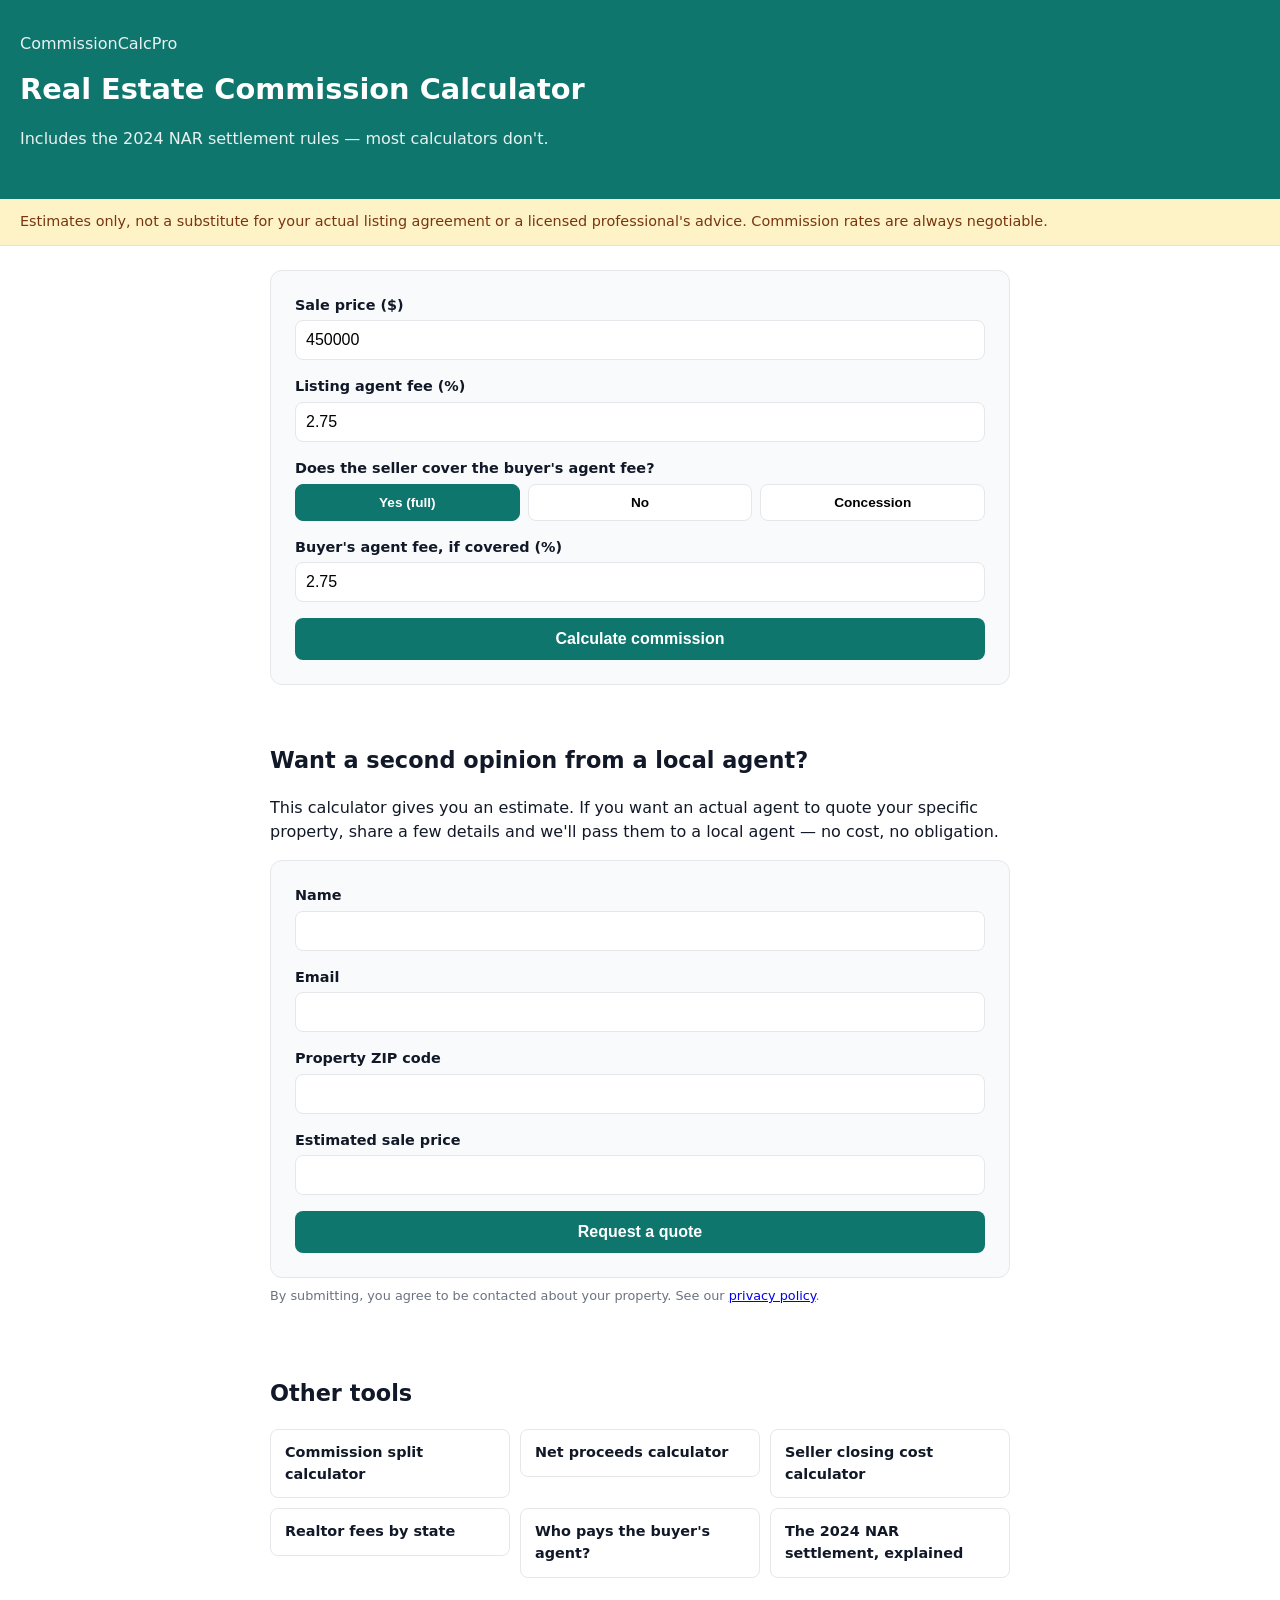
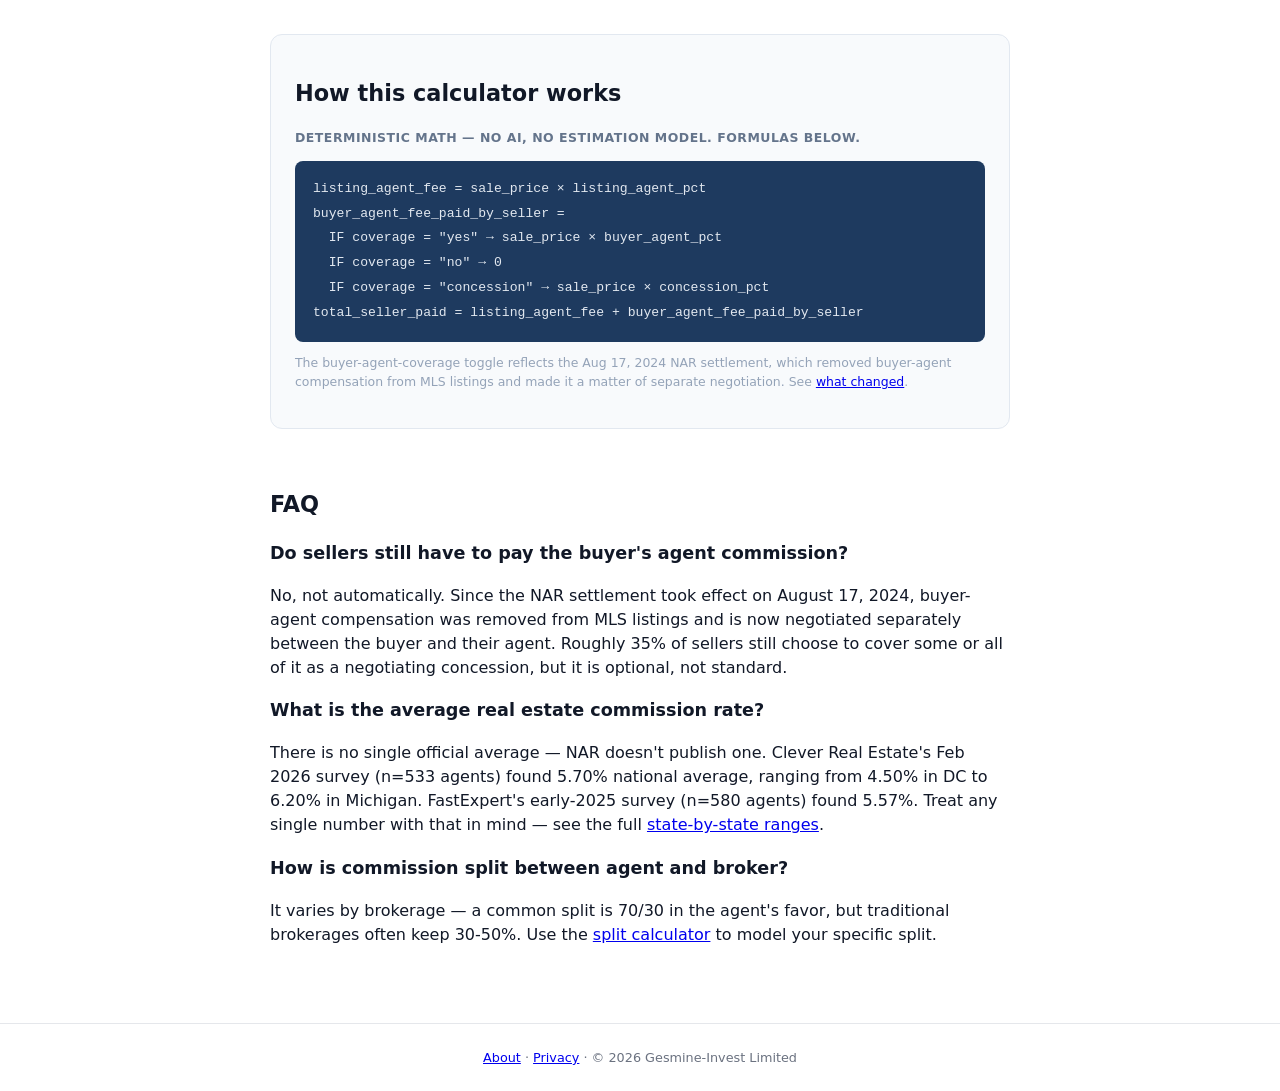
==== index.html @ 4a939cfb "Initial build: real estate commission calculator with NAR settlement toggle Commission/split/net-pro" ====
<!doctype html>
<html lang="en">
<head>
<meta charset="utf-8">
<meta name="viewport" content="width=device-width, initial-scale=1">
<title>Real Estate Commission Calculator — Includes the 2024 NAR Settlement Rules</title>
<meta name="description" content="Free real estate commission calculator that accounts for the 2024 NAR settlement — toggle whether the seller covers the buyer's agent fee. See your total, split, and net proceeds instantly.">
<meta name="keywords" content="real estate commission calculator, realtor fee calculator, commission split calculator, buyer agent commission, NAR settlement calculator">
<link rel="canonical" href="https://commissioncalcpro.com/">
<meta property="og:title" content="Real Estate Commission Calculator — 2024 NAR Settlement Rules Included">
<meta property="og:description" content="Most commission calculators still assume the old rules. This one accounts for the Aug 2024 NAR settlement — toggle whether the seller covers the buyer's agent.">
<meta property="og:type" content="website">
<meta property="og:url" content="https://commissioncalcpro.com/">
<meta name="twitter:card" content="summary_large_image">
<link rel="stylesheet" href="/assets/styles.css">
<script type="application/ld+json">
{
  "@context": "https://schema.org",
  "@graph": [
    {
      "@type": "WebApplication",
      "name": "Real Estate Commission Calculator",
      "description": "Calculates real estate commission, agent/broker split, and net seller proceeds, accounting for the 2024 NAR settlement rules on buyer-agent compensation.",
      "applicationCategory": "FinanceApplication",
      "operatingSystem": "Any",
      "offers": { "@type": "Offer", "price": "0", "priceCurrency": "USD" }
    },
    {
      "@type": "FAQPage",
      "mainEntity": [
        {
          "@type": "Question",
          "name": "Do sellers still have to pay the buyer's agent commission?",
          "acceptedAnswer": { "@type": "Answer", "text": "No, not automatically. Since the NAR settlement took effect on August 17, 2024, buyer-agent compensation was removed from MLS listings and is now negotiated separately between the buyer and their agent. Roughly 35% of sellers still choose to cover some or all of it as a negotiating concession, but it is optional, not standard." }
        },
        {
          "@type": "Question",
          "name": "What is the average real estate commission rate?",
          "acceptedAnswer": { "@type": "Answer", "text": "There is no single official average — NAR doesn't publish one. Referral-company surveys report different figures: Clever Real Estate's Feb 2026 survey (n=533 agents) found 5.70% national average, ranging from 4.50% in DC to 6.20% in Michigan. FastExpert's early-2025 survey (n=580 agents) found 5.57%. These surveys are run by companies with a commercial interest in commissions looking high, so treat any single number with that in mind." }
        },
        {
          "@type": "Question",
          "name": "How is real estate commission split between agent and broker?",
          "acceptedAnswer": { "@type": "Answer", "text": "It varies by brokerage. A common split is 70/30 — 70% of the commission to the agent, 30% to the brokerage — but traditional brokerages often keep 30-50%, leaving the agent 50-70%. Use the commission split calculator to model your specific split." }
        },
        {
          "@type": "Question",
          "name": "What changed with the 2024 NAR settlement?",
          "acceptedAnswer": { "@type": "Answer", "text": "Effective August 17, 2024, buyer-agent compensation offers were removed from MLS listings and data feeds entirely, and sellers are no longer automatically responsible for paying the buyer's agent on top of their own. Buyer-agent agreements are now required before touring homes, and that fee is negotiated directly between buyer and agent." }
        },
        {
          "@type": "Question",
          "name": "How much does it cost to sell a house in commission?",
          "acceptedAnswer": { "@type": "Answer", "text": "It depends entirely on your listing agreement and whether you cover any buyer-agent fee. A seller paying only their listing agent might pay 2.5-3% of the sale price; a seller covering both agents under the traditional model might pay 5-6%. Enter your numbers in the calculator above to see your exact figure." }
        },
        {
          "@type": "Question",
          "name": "Can I negotiate real estate commission?",
          "acceptedAnswer": { "@type": "Answer", "text": "Yes. Commission rates are always negotiable and were never fixed by law — the 2024 NAR settlement made this more explicit by removing the standard practice of pre-set buyer-agent compensation from MLS listings." }
        }
      ]
    },
    {
      "@type": "BreadcrumbList",
      "itemListElement": [
        { "@type": "ListItem", "position": 1, "name": "Home", "item": "https://commissioncalcpro.com/" }
      ]
    },
    {
      "@type": "Organization",
      "name": "Gesmine-Invest Limited",
      "url": "https://commissioncalcpro.com/"
    }
  ]
}
</script>
</head>
<body>
<header>
<a href="/">CommissionCalcPro</a>
<h1>Real Estate Commission Calculator</h1>
<p>Includes the 2024 NAR settlement rules — most calculators don't.</p>
</header>
<div class="disclaimer-banner">Estimates only, not a substitute for your actual listing agreement or a licensed professional's advice. Commission rates are always negotiable.</div>

<main>
<form id="calc-form">
  <label>Sale price ($)
    <input type="number" id="salePrice" value="450000" min="0" step="1000">
  </label>
  <label>Listing agent fee (%)
    <input type="number" id="listingAgentPct" value="2.75" min="0" max="10" step="0.05">
  </label>
  <label>Does the seller cover the buyer's agent fee?
    <div class="toggle-group" id="coverageToggle">
      <button type="button" data-val="yes" class="active">Yes (full)</button>
      <button type="button" data-val="no">No</button>
      <button type="button" data-val="concession">Concession</button>
    </div>
  </label>
  <label>Buyer's agent fee, if covered (%)
    <input type="number" id="buyerAgentPct" value="2.75" min="0" max="10" step="0.05">
  </label>
  <label class="concession-input" id="concessionRow">Concession amount (%)
    <input type="number" id="concessionPct" value="1.5" min="0" max="10" step="0.05">
  </label>
  <button type="submit" class="submit-btn">Calculate commission</button>
</form>

<div id="results-block">
  <div class="result-amount" id="r-total">$0</div>
  <div class="result-row"><span>Listing agent fee</span><span id="r-listing">$0</span></div>
  <div class="result-row"><span>Buyer's agent fee (seller-paid)</span><span id="r-buyer">$0</span></div>
  <div class="result-row"><span>Effective commission rate</span><span id="r-pct">0%</span></div>
  <p id="r-note" class="privacy-note"></p>
  <a href="#leadgen" class="cta-leadgen">Get a free quote from a local agent<small>No obligation. We don't sell your info to third parties without your consent.</small></a>
</div>

<section id="leadgen">
<h2>Want a second opinion from a local agent?</h2>
<p>This calculator gives you an estimate. If you want an actual agent to quote your specific property, share a few details and we'll pass them to a local agent — no cost, no obligation.</p>
<form id="lead-form">
  <label>Name <input type="text" name="name" required></label>
  <label>Email <input type="email" name="email" required></label>
  <label>Property ZIP code <input type="text" name="zip" required></label>
  <label>Estimated sale price <input type="text" name="price"></label>
  <button type="submit" class="submit-btn">Request a quote</button>
</form>
<p class="privacy-note">By submitting, you agree to be contacted about your property. See our <a href="/privacy/">privacy policy</a>.</p>
</section>

<section>
<h2>Other tools</h2>
<ul class="tool-links">
  <li><a href="/commission-split-calculator/">Commission split calculator</a></li>
  <li><a href="/net-proceeds-calculator/">Net proceeds calculator</a></li>
  <li><a href="/seller-closing-cost-calculator/">Seller closing cost calculator</a></li>
  <li><a href="/realtor-fees-by-state/">Realtor fees by state</a></li>
  <li><a href="/buyer-agent-commission/">Who pays the buyer's agent?</a></li>
  <li><a href="/nar-settlement-explained/">The 2024 NAR settlement, explained</a></li>
</ul>
</section>

<section class="formula-section">
<h2>How this calculator works</h2>
<p class="source-line">Deterministic math — no AI, no estimation model. Formulas below.</p>
<div class="formula-code">
listing_agent_fee = sale_price × listing_agent_pct<br>
buyer_agent_fee_paid_by_seller = <br>
&nbsp;&nbsp;IF coverage = "yes" → sale_price × buyer_agent_pct<br>
&nbsp;&nbsp;IF coverage = "no" → 0<br>
&nbsp;&nbsp;IF coverage = "concession" → sale_price × concession_pct<br>
total_seller_paid = listing_agent_fee + buyer_agent_fee_paid_by_seller
</div>
<p class="formula-footnote">The buyer-agent-coverage toggle reflects the Aug 17, 2024 NAR settlement, which removed buyer-agent compensation from MLS listings and made it a matter of separate negotiation. See <a href="/nar-settlement-explained/">what changed</a>.</p>
</section>

<section>
<h2>FAQ</h2>
<h3>Do sellers still have to pay the buyer's agent commission?</h3>
<p>No, not automatically. Since the NAR settlement took effect on August 17, 2024, buyer-agent compensation was removed from MLS listings and is now negotiated separately between the buyer and their agent. Roughly 35% of sellers still choose to cover some or all of it as a negotiating concession, but it is optional, not standard.</p>
<h3>What is the average real estate commission rate?</h3>
<p>There is no single official average — NAR doesn't publish one. Clever Real Estate's Feb 2026 survey (n=533 agents) found 5.70% national average, ranging from 4.50% in DC to 6.20% in Michigan. FastExpert's early-2025 survey (n=580 agents) found 5.57%. Treat any single number with that in mind — see the full <a href="/realtor-fees-by-state/">state-by-state ranges</a>.</p>
<h3>How is commission split between agent and broker?</h3>
<p>It varies by brokerage — a common split is 70/30 in the agent's favor, but traditional brokerages often keep 30-50%. Use the <a href="/commission-split-calculator/">split calculator</a> to model your specific split.</p>
</section>
</main>

<footer>
<a href="/about/">About</a> · <a href="/privacy/">Privacy</a> · © 2026 Gesmine-Invest Limited
</footer>

<script src="/assets/calc-engine.js"></script>
<script>
let coverage = 'yes';
const toggleBtns = document.querySelectorAll('#coverageToggle button');
const concessionRow = document.getElementById('concessionRow');
toggleBtns.forEach(btn => {
  btn.addEventListener('click', () => {
    toggleBtns.forEach(b => b.classList.remove('active'));
    btn.classList.add('active');
    coverage = btn.dataset.val;
    concessionRow.classList.toggle('visible', coverage === 'concession');
  });
});

document.getElementById('calc-form').addEventListener('submit', (e) => {
  e.preventDefault();
  const salePrice = document.getElementById('salePrice').value;
  const listingAgentPct = document.getElementById('listingAgentPct').value;
  const buyerAgentPct = document.getElementById('buyerAgentPct').value;
  const concessionPct = document.getElementById('concessionPct').value;

  const r = calcCommission({ salePrice, listingAgentPct, buyerAgentCoverage: coverage, buyerAgentPct, concessionPct });

  document.getElementById('r-total').textContent = fmtUSD(r.totalSellerPaid);
  document.getElementById('r-listing').textContent = fmtUSD(r.listingAgentFee);
  document.getElementById('r-buyer').textContent = fmtUSD(r.buyerAgentFeePaidBySeller);
  document.getElementById('r-pct').textContent = fmtPct(r.effectivePct);
  document.getElementById('r-note').textContent = r.coverageNote;
  document.getElementById('results-block').classList.add('visible');
});

document.getElementById('lead-form').addEventListener('submit', (e) => {
  e.preventDefault();
  alert('Thanks — this form is a placeholder. Wire it to a real submission endpoint (Web3Forms/Formspree/etc) before launch.');
});
</script>
</body>
</html>
---- assets/styles.css ----
:root {
  --brand: #0f766e;
  --brand-light: #ccfbf1;
  --text: #111827;
  --muted: #6b7280;
  --border: #e5e7eb;
  --bg: #f9fafb;
  --radius: 12px;
}
* { box-sizing: border-box; }
body { font-family: system-ui, -apple-system, sans-serif; color: var(--text); margin: 0; background: #fff; line-height: 1.5; }
header { background: var(--brand); color: #fff; padding: 32px 20px; }
header a { color: rgba(255,255,255,.9); text-decoration: none; }
header h1 { margin: 12px 0 4px; font-size: 1.8rem; }
header p { color: rgba(255,255,255,.9); }
h2 { font-size: 1.4rem; }
h3 { font-size: 1.1rem; }
header .badge { color: rgba(255,255,255,.85); font-size: 1.7rem; }
.disclaimer-banner { background: #fef3c7; border-bottom: 1px solid #fde68a; padding: 12px 20px; font-size: .9rem; color: #78350f; }
main { max-width: 780px; margin: 0 auto; padding: 24px 20px 60px; }
nav.crumbs { max-width: 780px; margin: 0 auto; padding: 12px 20px 0; font-size: .85rem; color: var(--muted); }
nav.crumbs a { color: var(--brand); text-decoration: none; }
form { display: grid; gap: 16px; background: var(--bg); border: 1px solid var(--border); border-radius: var(--radius); padding: 24px; }
label { display: flex; flex-direction: column; gap: 4px; font-size: .9rem; font-weight: 600; }
input, select { padding: 10px; border: 1px solid var(--border); border-radius: 8px; font-size: 1rem; }
.toggle-group { display: flex; gap: 8px; flex-wrap: wrap; }
.toggle-group button { flex: 1; min-width: 90px; padding: 10px; border: 1px solid var(--border); border-radius: 8px; background: #fff; cursor: pointer; font-weight: 600; font-size: .85rem; }
.toggle-group button.active { background: var(--brand); color: #fff; border-color: var(--brand); }
.concession-input { display: none; }
.concession-input.visible { display: flex; }
button.submit-btn { background: var(--brand); color: #fff; border: none; padding: 12px; border-radius: 8px; font-size: 1rem; font-weight: 600; cursor: pointer; }
#results-block { margin-top: 20px; padding: 20px; background: var(--brand-light); border-radius: var(--radius); display: none; }
#results-block.visible { display: block; }
.result-amount { font-size: 2rem; font-weight: 800; margin: 0 0 8px; }
.result-row { display: flex; justify-content: space-between; padding: 6px 0; border-bottom: 1px solid rgba(0,0,0,.08); font-size: .95rem; }
.result-row:last-child { border-bottom: none; }
.privacy-note { font-size: .8rem; color: var(--muted); margin-top: 8px; }
section { margin-top: 40px; }
main > section { overflow-x: auto; }
.methodology { font-size: .85rem; color: var(--muted); border-top: 1px solid var(--border); padding-top: 20px; }
footer { text-align: center; color: var(--muted); font-size: .8rem; padding: 24px; border-top: 1px solid var(--border); }
.formula-section { background: #f8fafc; border: 1px solid #e2e8f0; border-radius: var(--radius); padding: 24px; overflow-x: auto; }
.formula-section .source-line { color: #64748b; font-size: .78rem; text-transform: uppercase; letter-spacing: .5px; font-weight: 600; }
.formula-section table, main > section > table { width: 100%; border-collapse: collapse; font-size: .88rem; margin: 12px 0; }
.formula-section th, .formula-section td, main > section > table th, main > section > table td { text-align: left; padding: 8px 10px; border-bottom: 1px solid var(--border); }
.formula-code { background: #1e3a5f; color: #e2e8f0; border-radius: 8px; padding: 16px 18px; font-family: 'Courier New', monospace; font-size: .82rem; line-height: 1.9; }
.formula-footnote { font-size: .78rem; color: #94a3b8; margin-top: 12px; }
.source-range-note { background: #fffbeb; border: 1px solid #fde68a; border-radius: 8px; padding: 14px 16px; font-size: .85rem; color: #78350f; margin: 16px 0; }
.cta-leadgen { display: block; text-align: center; background: #111827; color: #fff; padding: 16px 20px; border-radius: 8px; text-decoration: none; font-weight: 600; margin-top: 16px; }
.cta-leadgen small { display: block; font-weight: 400; color: rgba(255,255,255,.7); margin-top: 4px; font-size: .75rem; }
.tool-links { display: grid; grid-template-columns: repeat(auto-fill, minmax(180px, 1fr)); gap: 10px; list-style: none; padding: 0; }
.tool-links a { display: block; padding: 12px 14px; border: 1px solid var(--border); border-radius: 8px; text-decoration: none; color: var(--text); font-weight: 600; font-size: .9rem; }
.tool-links a:hover { border-color: var(--brand); }
@media (max-width: 640px) {
  header h1 { font-size: 1.4rem; }
  h2 { font-size: 1.15rem; }
  h3 { font-size: 1rem; }
  .formula-code { padding: 12px 14px; line-height: 1.6; font-size: .78rem; }
  header .badge { font-size: .85rem; }
  .disclaimer-banner { font-size: .8rem; }
  .result-amount { font-size: 1.6rem; }
  footer { font-size: .78rem; }
}
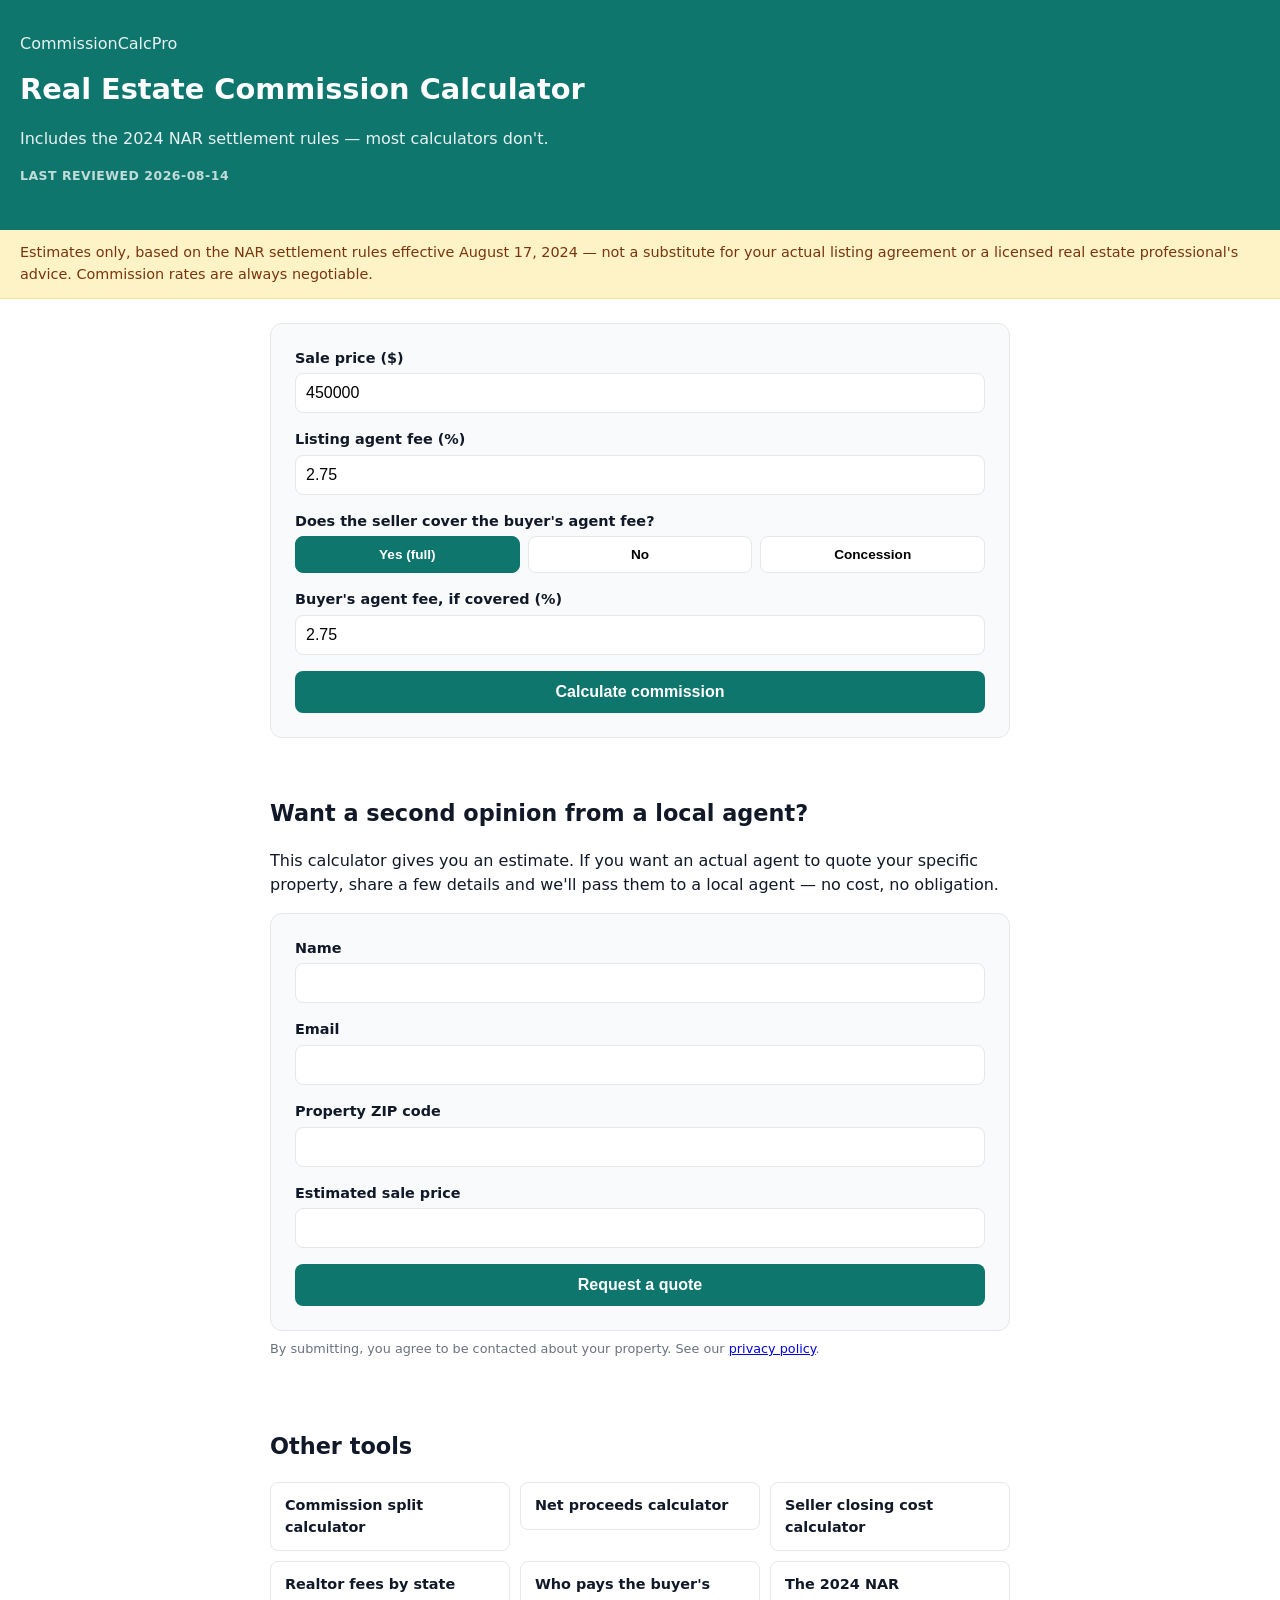
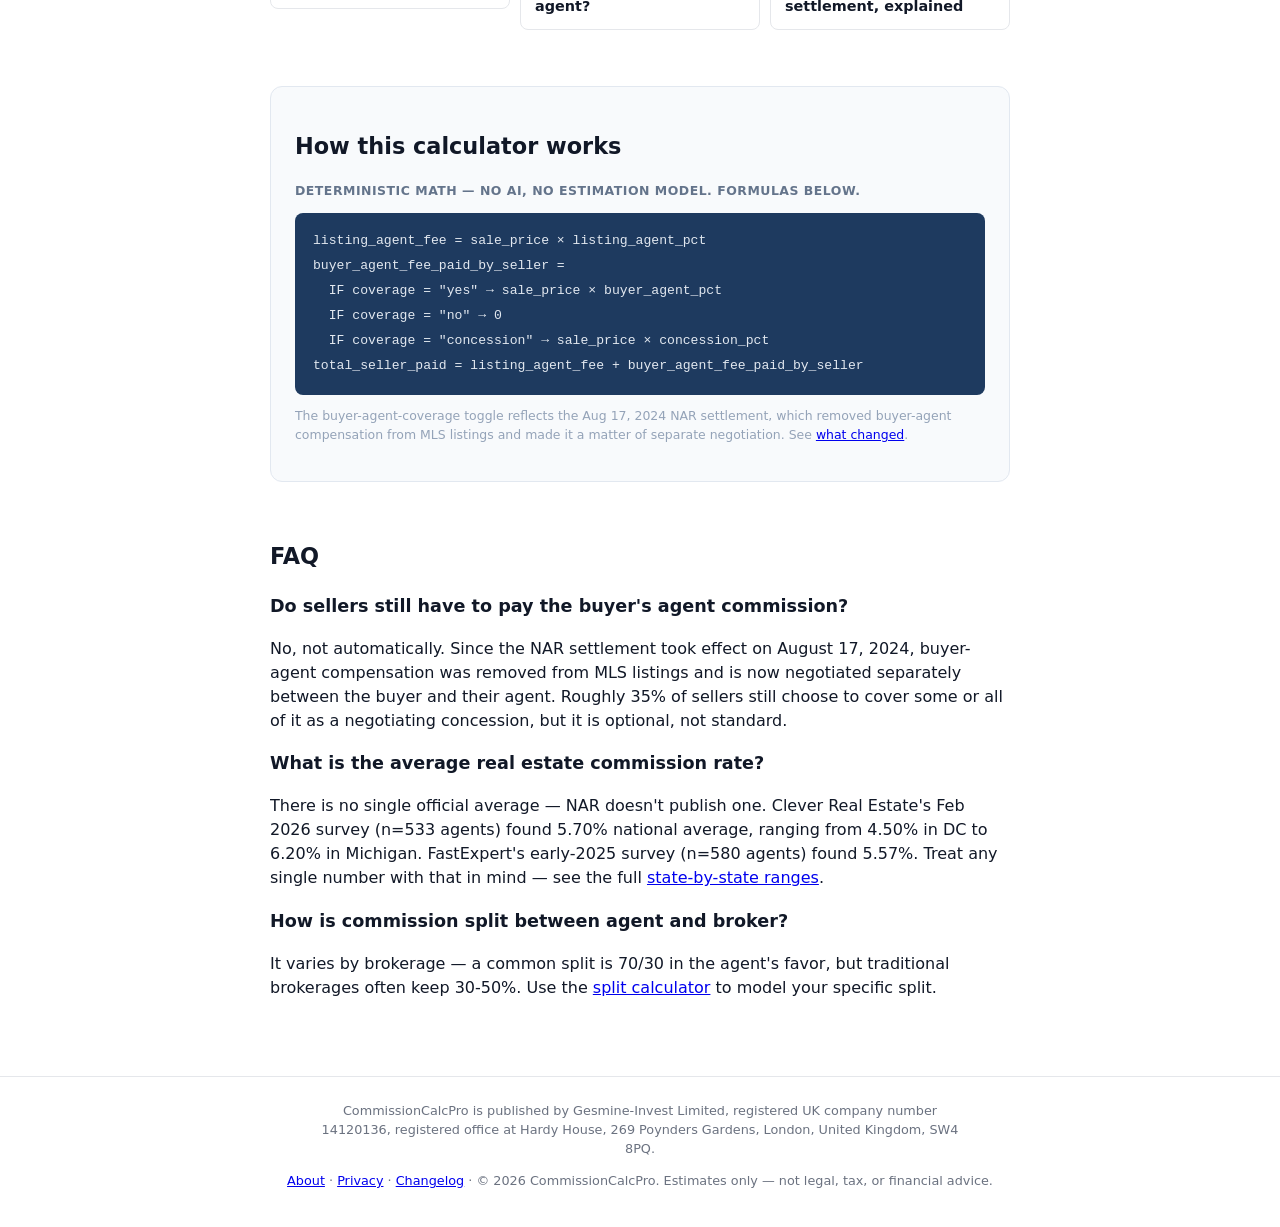
==== commit f6a5e94d: "Fix EEAT gaps: full Organization schema, dateModified/author/publisher on WebApplication, last-revie" ====
--- a/index.html
+++ b/index.html
@@ -12,6 +12,7 @@
 <meta property="og:type" content="website">
 <meta property="og:url" content="https://commissioncalcpro.com/">
 <meta name="twitter:card" content="summary_large_image">
+<meta name="google-site-verification" content="Zy97BXFfloEJYL3fbclF9Rp-NLbyUuzG5FKGp2-DbgE" />
 <link rel="stylesheet" href="/assets/styles.css">
 <script type="application/ld+json">
 {
@@ -23,7 +24,11 @@
       "description": "Calculates real estate commission, agent/broker split, and net seller proceeds, accounting for the 2024 NAR settlement rules on buyer-agent compensation.",
       "applicationCategory": "FinanceApplication",
       "operatingSystem": "Any",
-      "offers": { "@type": "Offer", "price": "0", "priceCurrency": "USD" }
+      "offers": { "@type": "Offer", "price": "0", "priceCurrency": "USD" },
+      "dateModified": "2026-08-14",
+      "version": "2026-08-v1",
+      "author": { "@type": "Organization", "name": "Gesmine-Invest Limited", "legalName": "Gesmine-Invest Limited", "url": "https://commissioncalcpro.com", "identifier": { "@type": "PropertyValue", "propertyID": "UK Company Number", "value": "14120136" }, "address": { "@type": "PostalAddress", "streetAddress": "Hardy House, 269 Poynders Gardens", "addressLocality": "London", "postalCode": "SW4 8PQ", "addressCountry": "GB" } },
+      "publisher": { "@type": "Organization", "name": "Gesmine-Invest Limited", "legalName": "Gesmine-Invest Limited", "url": "https://commissioncalcpro.com", "identifier": { "@type": "PropertyValue", "propertyID": "UK Company Number", "value": "14120136" }, "address": { "@type": "PostalAddress", "streetAddress": "Hardy House, 269 Poynders Gardens", "addressLocality": "London", "postalCode": "SW4 8PQ", "addressCountry": "GB" } }
     },
     {
       "@type": "FAQPage",
@@ -69,7 +74,10 @@
     {
       "@type": "Organization",
       "name": "Gesmine-Invest Limited",
-      "url": "https://commissioncalcpro.com/"
+      "legalName": "Gesmine-Invest Limited",
+      "url": "https://commissioncalcpro.com/",
+      "identifier": { "@type": "PropertyValue", "propertyID": "UK Company Number", "value": "14120136" },
+      "address": { "@type": "PostalAddress", "streetAddress": "Hardy House, 269 Poynders Gardens", "addressLocality": "London", "postalCode": "SW4 8PQ", "addressCountry": "GB" }
     }
   ]
 }
@@ -80,8 +88,9 @@
 <a href="/">CommissionCalcPro</a>
 <h1>Real Estate Commission Calculator</h1>
 <p>Includes the 2024 NAR settlement rules — most calculators don't.</p>
+<p class="reviewed-badge">Last reviewed 2026-08-14</p>
 </header>
-<div class="disclaimer-banner">Estimates only, not a substitute for your actual listing agreement or a licensed professional's advice. Commission rates are always negotiable.</div>
+<div class="disclaimer-banner">Estimates only, based on the NAR settlement rules effective August 17, 2024 — not a substitute for your actual listing agreement or a licensed real estate professional's advice. Commission rates are always negotiable.</div>
 
 <main>
 <form id="calc-form">
@@ -167,7 +176,8 @@
 </main>
 
 <footer>
-<a href="/about/">About</a> · <a href="/privacy/">Privacy</a> · © 2026 Gesmine-Invest Limited
+<p>CommissionCalcPro is published by Gesmine-Invest Limited, registered UK company number 14120136, registered office at Hardy House, 269 Poynders Gardens, London, United Kingdom, SW4 8PQ.</p>
+<p><a href="/about/">About</a> · <a href="/privacy/">Privacy</a> · <a href="/changelog/">Changelog</a> · &copy; 2026 CommissionCalcPro. Estimates only — not legal, tax, or financial advice.</p>
 </footer>
 
 <script src="/assets/calc-engine.js"></script>
--- a/assets/styles.css
+++ b/assets/styles.css
@@ -16,6 +16,8 @@
 h2 { font-size: 1.4rem; }
 h3 { font-size: 1.1rem; }
 header .badge { color: rgba(255,255,255,.85); font-size: 1.7rem; }
+header .reviewed-badge { color: rgba(255,255,255,.75); font-size: .78rem; margin-top: 6px; text-transform: uppercase; letter-spacing: .5px; font-weight: 600; }
+footer p:first-child { max-width: 640px; margin: 0 auto 8px; }
 .disclaimer-banner { background: #fef3c7; border-bottom: 1px solid #fde68a; padding: 12px 20px; font-size: .9rem; color: #78350f; }
 main { max-width: 780px; margin: 0 auto; padding: 24px 20px 60px; }
 nav.crumbs { max-width: 780px; margin: 0 auto; padding: 12px 20px 0; font-size: .85rem; color: var(--muted); }
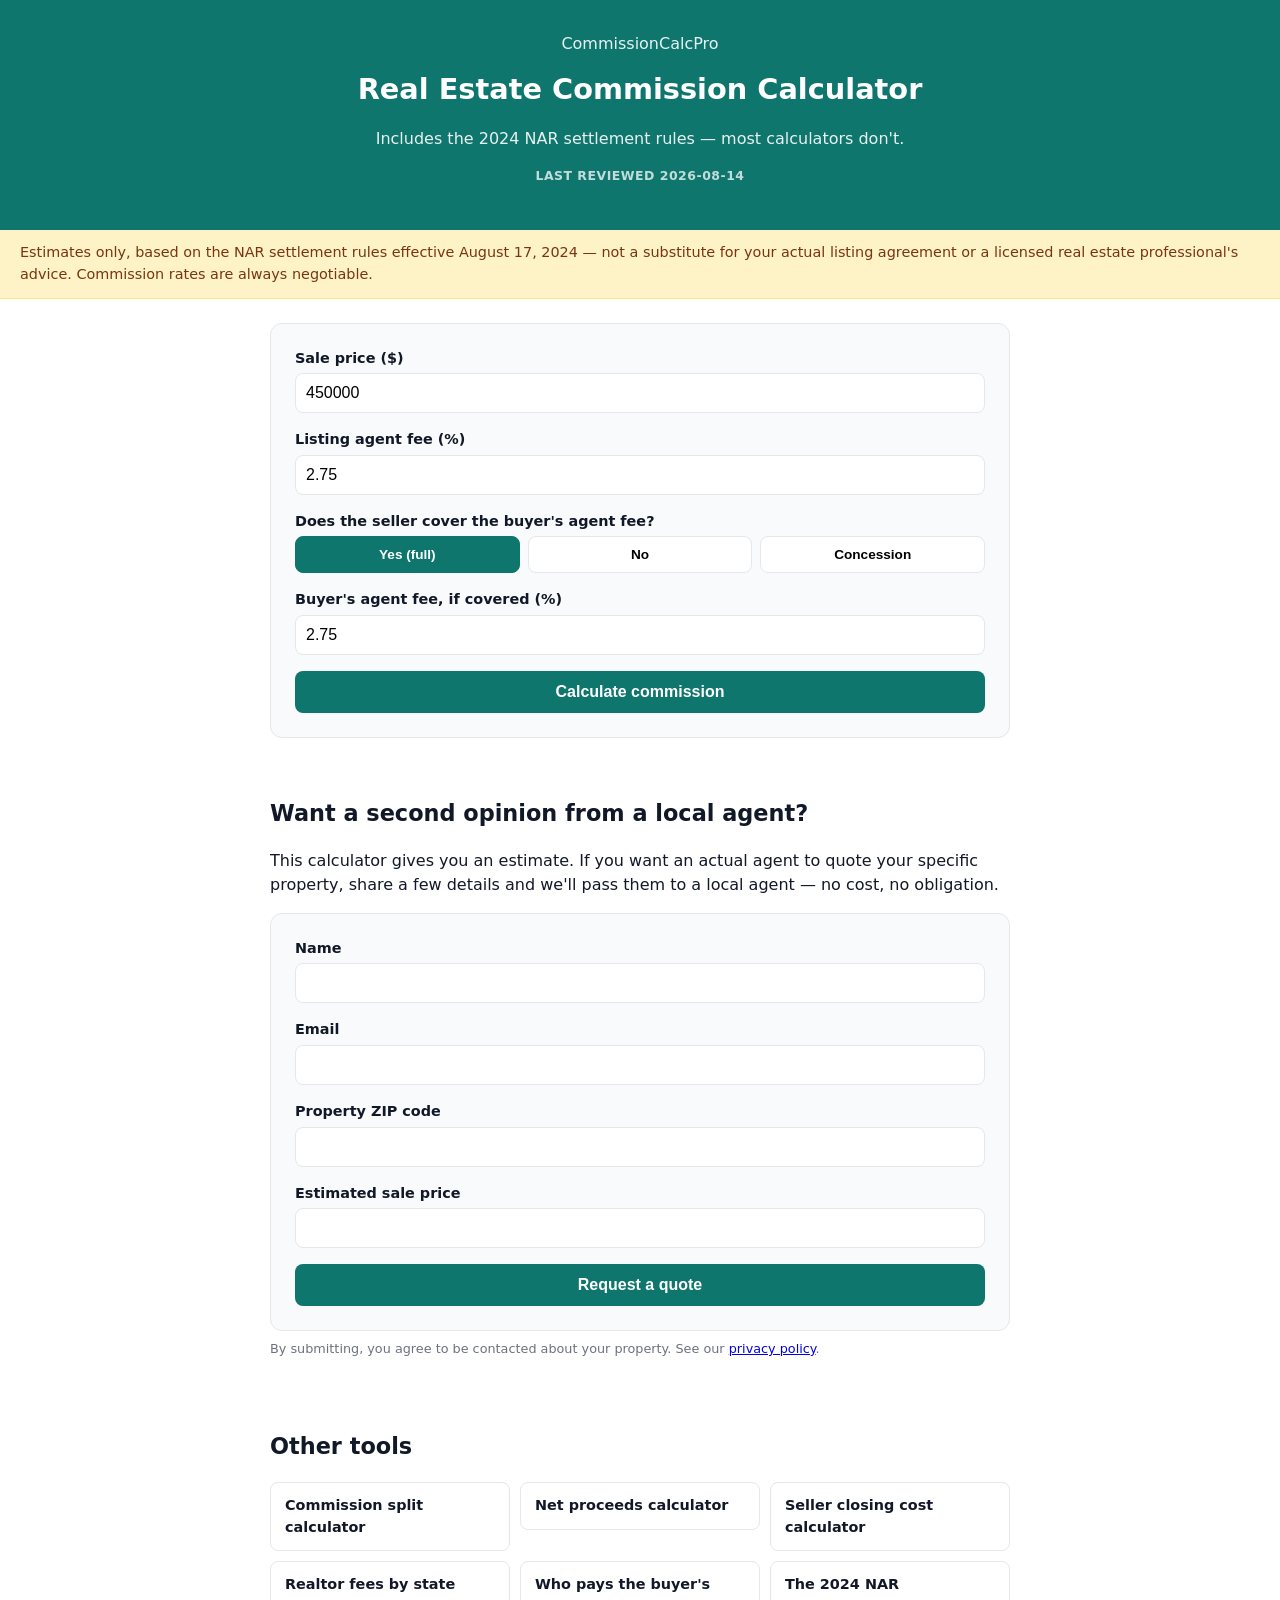
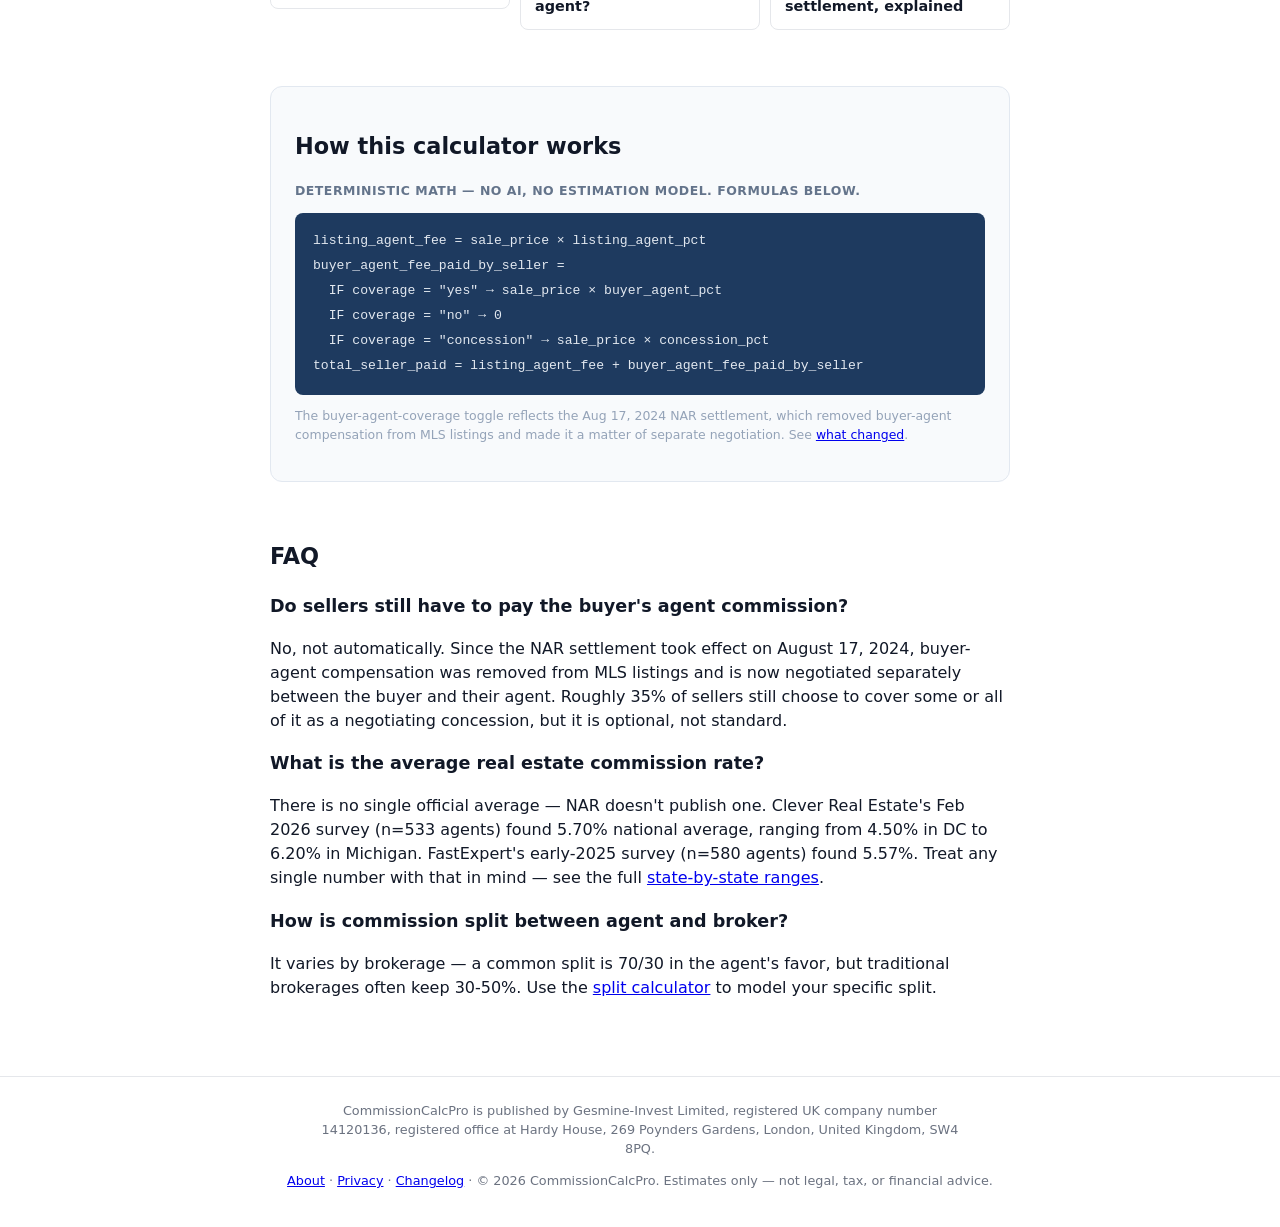
==== commit 667ad069: "Add favicon (SVG+PNG) across all pages" ====
--- a/index.html
+++ b/index.html
@@ -13,6 +13,8 @@
 <meta property="og:url" content="https://commissioncalcpro.com/">
 <meta name="twitter:card" content="summary_large_image">
 <meta name="google-site-verification" content="Zy97BXFfloEJYL3fbclF9Rp-NLbyUuzG5FKGp2-DbgE" />
+<link rel="icon" href="/favicon.svg" type="image/svg+xml">
+<link rel="icon" href="/favicon.png" type="image/png">
 <link rel="stylesheet" href="/assets/styles.css">
 <script type="application/ld+json">
 {
--- a/assets/styles.css
+++ b/assets/styles.css
@@ -53,6 +53,9 @@
 .tool-links { display: grid; grid-template-columns: repeat(auto-fill, minmax(180px, 1fr)); gap: 10px; list-style: none; padding: 0; }
 .tool-links a { display: block; padding: 12px 14px; border: 1px solid var(--border); border-radius: 8px; text-decoration: none; color: var(--text); font-weight: 600; font-size: .9rem; }
 .tool-links a:hover { border-color: var(--brand); }
+@media (min-width: 641px) {
+  header { text-align: center; }
+}
 @media (max-width: 640px) {
   header h1 { font-size: 1.4rem; }
   h2 { font-size: 1.15rem; }
